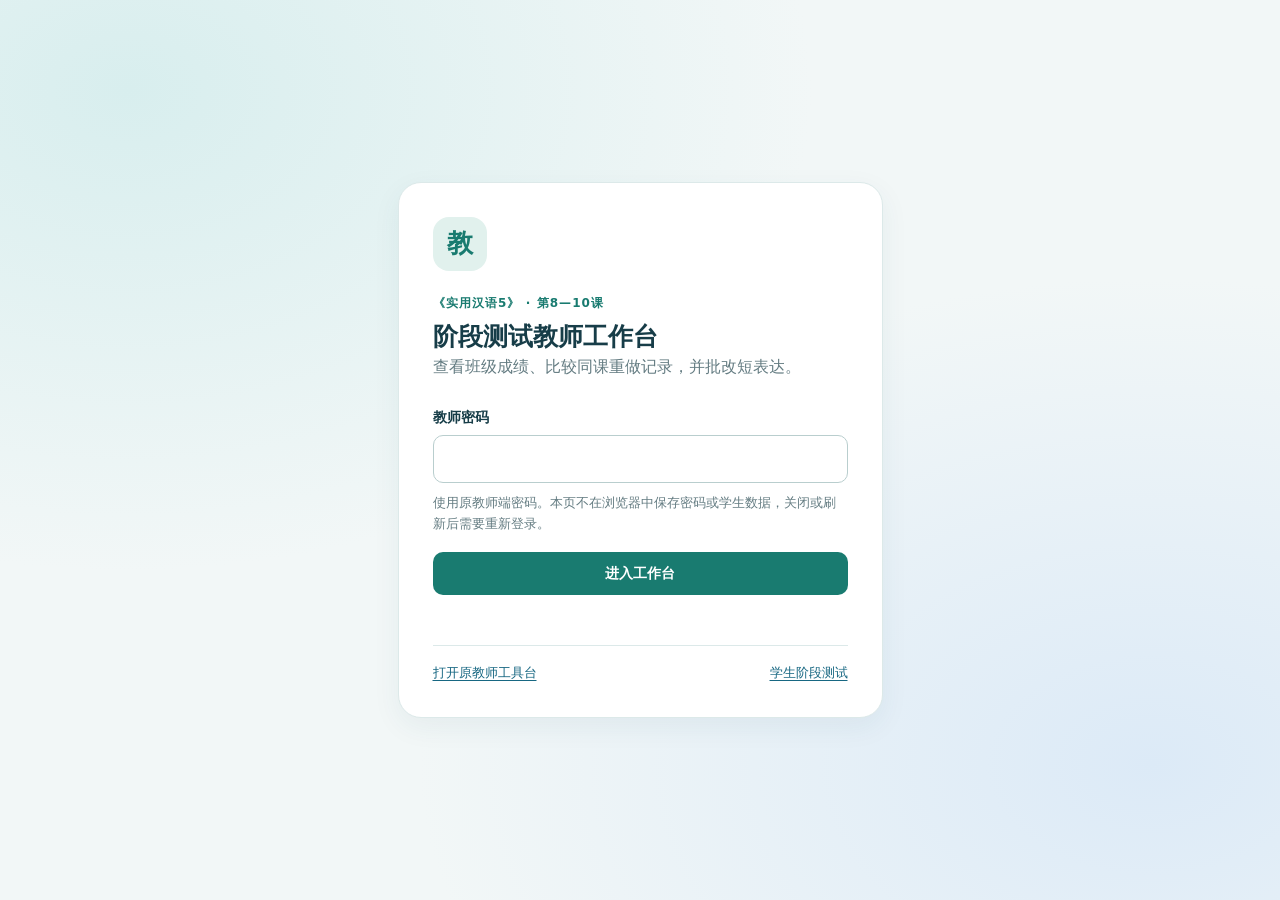
==== stage-teacher.html @ 87a1a376 "新增第8—10课阶段测验与云端教师统计" ====
<!doctype html>
<html lang="zh-CN">
<head>
  <meta charset="utf-8">
  <meta name="viewport" content="width=device-width,initial-scale=1">
  <meta name="referrer" content="no-referrer">
  <title>阶段测试 · 教师工作台</title>
  <link rel="stylesheet" href="stage-teacher.css">
  <script src="stage-teacher.js" defer></script>
</head>
<body>
  <section id="loginView" class="login-wrap">
    <div class="login-card">
      <div class="brand-mark" aria-hidden="true">教</div>
      <p class="eyebrow">《实用汉语5》 · 第8—10课</p>
      <h1>阶段测试教师工作台</h1>
      <p class="muted">查看班级成绩、比较同课重做记录，并批改短表达。</p>
      <form id="loginForm">
        <label for="teacherPassword">教师密码</label>
        <input id="teacherPassword" type="password" autocomplete="current-password" required maxlength="200" aria-describedby="loginNote">
        <p id="loginNote" class="small muted">使用原教师端密码。本页不在浏览器中保存密码或学生数据，关闭或刷新后需要重新登录。</p>
        <button id="loginButton" class="button primary full-width" type="submit">进入工作台</button>
        <button id="cancelLoad" class="button quiet full-width" type="button" hidden>取消读取</button>
        <p id="loginMessage" class="message" role="status" aria-live="polite"></p>
      </form>
      <div class="login-links"><a href="teacher.html">打开原教师工具台</a><a href="stage.html">学生阶段测试</a></div>
    </div>
  </section>

  <div id="appView" hidden>
    <header class="topbar">
      <div class="topbar-inner">
        <div><p class="eyebrow">《实用汉语5》</p><h1>阶段测试教师工作台</h1></div>
        <div class="actions"><a class="button quiet" href="teacher.html">原教师工具台</a><button id="refreshButton" class="button secondary" type="button">刷新数据</button><button id="logoutButton" class="button quiet" type="button">退出</button></div>
      </div>
    </header>
    <main class="shell">
      <section class="notice" aria-label="记录说明">
        <p><strong>班级、姓名和学号由学生自行填写，属于身份自报，不能视为身份认证。</strong>发现错填或同名记录时，请先核对学生本人。</p>
        <p id="syncMessage" class="small muted" role="status" aria-live="polite"></p>
      </section>

      <section class="card filter-card" aria-label="查询与导出">
        <div class="filters">
          <div class="filter search-filter"><label for="searchInput">查询学生</label><input id="searchInput" type="search" placeholder="班级、姓名或学号" autocomplete="off"></div>
          <div class="filter"><label for="classFilter">班级</label><select id="classFilter"><option value="">全部班级</option></select></div>
          <div class="filter"><label for="lessonFilter">课次</label><select id="lessonFilter"><option value="">全部课次</option><option value="8">第8课 · 旧梦</option><option value="9">第9课 · 爱的教育</option><option value="10">第10课 · 快乐其实很简单</option></select></div>
          <button id="clearFilters" class="button quiet" type="button">清除筛选</button>
        </div>
        <div class="export-row"><span id="filterSummary" class="small muted"></span><div class="actions"><label class="sr-only" for="exportScope">导出范围</label><select id="exportScope"><option value="latest">仅每人每课最新提交</option><option value="all">全部历次提交</option></select><button id="exportButton" class="button secondary" type="button">导出筛选结果 CSV</button></div></div>
      </section>

      <section class="metrics" aria-label="当前筛选统计">
        <article class="metric"><span>已参与学生</span><strong id="studentCount">0</strong><small>当前筛选内去重人数</small></article>
        <article class="metric"><span>每人每课最新提交</span><strong id="latestCount">0</strong><small>一位学生可有多课记录</small></article>
        <article class="metric"><span>最新提交待批改</span><strong id="pendingCount">0</strong><small>短表达尚未评分</small></article>
        <article class="metric"><span>历次提交</span><strong id="attemptCount">0</strong><small>含同课重做</small></article>
      </section>

      <section class="card">
        <div class="section-heading"><div><p class="eyebrow">班级概览</p><h2>每一课，分别看</h2></div><span class="pill">客观题满分 80</span></div>
        <p class="small muted">人数、平均分和待批改数均取该学生该课的最新提交。平均客观分包含待批改记录；混合卷版本会注明。</p>
        <div class="table-wrap"><table class="summary-table"><caption class="sr-only">按班级与课次汇总的最新提交</caption><thead><tr><th scope="col">班级</th><th scope="col">课次</th><th scope="col">已交人数</th><th scope="col">平均客观分 / 80</th><th scope="col">待批改</th><th scope="col">试卷版本</th></tr></thead><tbody id="classSummaryRows"></tbody></table></div>
      </section>

      <section class="card">
        <div class="section-heading"><div><p class="eyebrow">学生记录</p><h2>三课成绩，一行查看</h2></div><span id="rowCount" class="pill"></span></div>
        <p class="small muted">各课显示最新客观分和批改状态。选定课次会筛出已交该课的学生，仍展示这些学生的三课对照。各课试题不同，跨课分数变化不直接代表学习进步。</p>
        <div class="table-wrap"><table class="student-table"><caption class="sr-only">每位学生第8、9、10课最新成绩</caption><thead><tr><th scope="col">学生 / 学号</th><th scope="col">班级</th><th scope="col">第8课 · 旧梦</th><th scope="col">第9课 · 爱的教育</th><th scope="col">第10课 · 快乐其实很简单</th><th scope="col">查看与批改</th></tr></thead><tbody id="studentRows"></tbody></table></div>
      </section>
      <p class="footer-note">数据从云端读取；本页仅在当前页面内存中保留本次查看结果。学生端不能查询其他学生的记录。</p>
    </main>
  </div>

  <dialog id="detailDialog" aria-labelledby="detailTitle">
    <div class="dialog-header"><div><p class="eyebrow">历次作答与短表达</p><h2 id="detailTitle"></h2><p id="detailIdentity" class="small muted"></p></div><button id="closeDetail" class="close-button" aria-label="关闭学生详情" type="button">×</button></div>
    <div class="dialog-body">
      <section aria-labelledby="historyTitle"><h3 id="historyTitle">历次提交</h3><p class="small muted">点击一条记录查看。相同课次与相同版本的重做记录可对照客观分；以下按提交时间排序。</p><div id="attemptHistory" class="history-list"></div></section>
      <div id="attemptDetail"></div>
      <form id="gradeForm" class="grade-panel">
        <div class="section-heading"><h3>短表达批改</h3><span class="pill">共 20 分</span></div>
        <div class="grade-fields">
          <div><label for="contentScore">内容 <span class="muted">/ 8</span></label><input id="contentScore" name="content" type="number" inputmode="numeric" min="0" max="8" step="1" required><p class="small muted">回应题目，信息完整。</p></div>
          <div><label for="grammarScore">目标句型 <span class="muted">/ 8</span></label><input id="grammarScore" name="grammar" type="number" inputmode="numeric" min="0" max="8" step="1" required><p class="small muted">按要求使用本课词语或句型。</p></div>
          <div><label for="expressionScore">表达 <span class="muted">/ 4</span></label><input id="expressionScore" name="expression" type="number" inputmode="numeric" min="0" max="4" step="1" required><p class="small muted">意思清楚，句子连贯。</p></div>
        </div>
        <label for="gradeFeedback">给学生的反馈</label><textarea id="gradeFeedback" rows="4" maxlength="2000" placeholder="指出一处做得好的地方，再给出一条可操作的建议。"></textarea>
        <div class="grade-actions"><span id="gradeTotal" class="small muted">填写三个分项后显示短表达总分。</span><button id="saveGrade" class="button primary" type="submit">保存批改到云端</button></div>
        <p id="gradeMessage" class="message" role="status" aria-live="polite"></p>
      </form>
    </div>
  </dialog>
</body>
</html>
---- stage-teacher.css ----
:root{color-scheme:light;--ink:#173d48;--muted:#647c82;--blue:#176782;--teal:#197b70;--line:#dce9e9;--paper:#f2f7f7;--white:#fff;--red:#a83441;--amber:#936015;--shadow:0 9px 28px #234c5810}
*{box-sizing:border-box}body{margin:0;background:var(--paper);color:var(--ink);font-family:"Microsoft YaHei","PingFang SC",system-ui,sans-serif;line-height:1.65}button,input,select,textarea{font:inherit}button,a,input,select,textarea{-webkit-tap-highlight-color:transparent}button{cursor:pointer}button:disabled{cursor:wait;opacity:.55}[hidden]{display:none!important}a{color:var(--blue);text-underline-offset:3px}h1,h2,h3,p{margin:0}h1,h2,h3{line-height:1.35}h1{font-size:25px}h2{font-size:22px}h3{font-size:18px}p+p{margin-top:8px}label{display:block;font-weight:700;font-size:14px;margin-bottom:6px}input,select,textarea{width:100%;min-height:44px;padding:10px 12px;border:1px solid #b9cece;border-radius:10px;background:#fff;color:var(--ink)}textarea{resize:vertical}input:focus,select:focus,textarea:focus{outline:3px solid #7bc4c649;outline-offset:1px;border-color:var(--teal)}button:focus-visible,a:focus-visible{outline:3px solid #159baf;outline-offset:3px}.small{font-size:13px}.muted{color:var(--muted)}.eyebrow{font-size:12px;color:var(--teal);font-weight:800;letter-spacing:.09em;margin-bottom:7px}.sr-only{position:absolute;width:1px;height:1px;padding:0;margin:-1px;overflow:hidden;clip:rect(0,0,0,0);white-space:nowrap;border:0}.button{display:inline-flex;justify-content:center;align-items:center;gap:6px;min-height:43px;padding:9px 15px;border:1px solid transparent;border-radius:10px;text-decoration:none;font-weight:700;font-size:14px;line-height:1.5}.primary{background:var(--teal);color:#fff}.secondary{background:#e5f1f4;color:var(--blue);border-color:#c8e0e7}.quiet{background:#fff;color:var(--ink);border-color:var(--line)}.full-width{width:100%}.actions{display:flex;gap:9px;align-items:center;flex-wrap:wrap}.message{min-height:24px;margin-top:12px;font-size:14px;white-space:pre-wrap;overflow-wrap:anywhere}.message.error{color:var(--red)}.message.success{color:var(--teal)}
.login-wrap{min-height:100vh;display:grid;place-items:center;padding:28px;background:radial-gradient(ellipse at 10% 10%,#d8eeee,transparent 42%),radial-gradient(ellipse at 90% 85%,#dceaf7,transparent 45%),var(--paper)}.login-card{width:min(485px,100%);background:#fff;border:1px solid var(--line);padding:34px;border-radius:23px;box-shadow:var(--shadow)}.brand-mark{height:54px;width:54px;background:#e1f1ed;color:var(--teal);display:grid;place-items:center;border-radius:16px;font-size:26px;font-weight:800;margin-bottom:23px}.login-card form{margin-top:25px}.login-card .small{margin:9px 0 17px}.login-links{border-top:1px solid var(--line);padding-top:16px;margin-top:14px;display:flex;justify-content:space-between;gap:14px;font-size:13px;flex-wrap:wrap}#cancelLoad{margin-top:9px}
.topbar{background:#fff;border-bottom:1px solid var(--line)}.topbar-inner{max-width:1300px;margin:auto;padding:22px 26px;display:flex;justify-content:space-between;align-items:center;gap:20px}.topbar .eyebrow{margin-bottom:3px}.shell{max-width:1300px;margin:auto;padding:24px 26px 40px}.notice{padding:17px 20px;background:#e8f3f1;border:1px solid #cfe3df;border-radius:14px;margin-bottom:20px;font-size:14px}.notice strong{font-weight:600}.card{background:#fff;border:1px solid var(--line);border-radius:16px;padding:24px;margin-bottom:20px;box-shadow:var(--shadow)}.filters{display:flex;align-items:flex-end;gap:14px;flex-wrap:wrap}.filter{flex:1;min-width:160px}.search-filter{flex:1.8;min-width:220px}.export-row{border-top:1px solid var(--line);margin-top:18px;padding-top:16px;display:flex;justify-content:space-between;align-items:center;gap:15px}.export-row select{width:auto;max-width:100%;font-size:13px}.metrics{display:grid;grid-template-columns:repeat(4,1fr);gap:16px;margin:22px 0}.metric{background:#fff;border:1px solid var(--line);border-radius:15px;padding:19px 20px}.metric span{font-size:14px;color:var(--muted)}.metric strong{display:block;font-size:31px;font-variant-numeric:tabular-nums;margin:6px 0 1px;color:var(--blue)}.metric small{font-size:12px;color:var(--muted)}.section-heading{display:flex;justify-content:space-between;align-items:center;gap:12px;flex-wrap:wrap;margin-bottom:12px}.section-heading .eyebrow{margin-bottom:4px}.pill{display:inline-block;padding:4px 10px;background:#eaf4f5;border-radius:20px;color:var(--blue);font-size:12px;white-space:nowrap}.table-wrap{overflow:auto;border:1px solid var(--line);border-radius:12px;margin-top:18px}table{border-collapse:collapse;width:100%;font-size:14px}th,td{text-align:left;padding:15px 14px;vertical-align:middle;border-bottom:1px solid var(--line)}th{background:#f3f8f8;color:#46666e;font-size:12px;font-weight:700}tbody tr:last-child td{border-bottom:0}tbody tr:hover{background:#f8fbfb}.summary-table{min-width:680px}.student-table{min-width:940px}.student-table th:nth-child(3),.student-table th:nth-child(4),.student-table th:nth-child(5){width:20%}.student-name{font-size:15px;font-weight:700;overflow-wrap:anywhere}.student-number{color:var(--muted);font-size:12px}.score-line{display:flex;align-items:baseline;gap:4px;white-space:nowrap}.score-line strong{font-size:21px;color:var(--blue);font-variant-numeric:tabular-nums}.score-line span{font-size:12px;color:var(--muted)}.score-detail{font-size:12px;color:var(--muted);margin-top:2px}.status{display:inline-block;border-radius:20px;padding:2px 8px;font-size:11px;margin-top:5px;white-space:nowrap}.pending{color:var(--amber);background:#fff3d9}.graded{color:var(--teal);background:#e5f4ed}.empty{text-align:center;color:var(--muted);padding:32px 14px}.view-button{min-height:38px;padding:7px 12px;white-space:nowrap}.footer-note{font-size:12px;color:var(--muted);text-align:center;padding:8px 15px}
dialog{padding:0;border:1px solid var(--line);border-radius:20px;width:min(960px,calc(100% - 30px));max-height:92vh;box-shadow:0 30px 90px #123b4d44;background:#fff;color:var(--ink)}dialog::backdrop{background:#173d4869}.dialog-header{padding:23px 25px;border-bottom:1px solid var(--line);display:flex;justify-content:space-between;gap:16px;background:#f4faf9;position:sticky;top:0;z-index:2}.dialog-header h2{overflow-wrap:anywhere}.close-button{width:40px;height:40px;flex:0 0 40px;font-size:25px;border:1px solid var(--line);border-radius:10px;background:#fff;color:var(--ink)}.dialog-body{padding:24px 25px}.history-list{display:flex;gap:10px;overflow:auto;padding:12px 2px 16px;margin-bottom:12px}.history-button{border:1px solid var(--line);border-radius:11px;min-width:190px;max-width:245px;padding:11px 13px;background:#fff;text-align:left;color:var(--ink);flex:0 0 auto}.history-button.active{border-color:var(--teal);background:#edf7f3;box-shadow:0 0 0 1px var(--teal)}.history-button b,.history-button small{display:block}.history-button small{font-size:11px;color:var(--muted);margin-top:2px}.attempt-banner{background:#edf5f7;padding:17px 20px;border-radius:12px;margin:8px 0 20px}.attempt-banner h3{margin-bottom:8px}.attempt-meta{display:flex;gap:12px 22px;flex-wrap:wrap;font-size:13px}.dimensions{display:flex;gap:8px;flex-wrap:wrap;margin-top:10px}.dimension{font-size:12px;padding:4px 8px;background:#fff;border-radius:8px;border:1px solid var(--line)}.answer-card{border:1px solid var(--line);border-radius:11px;margin:11px 0;padding:14px 16px}.answer-heading{display:flex;gap:12px;align-items:flex-start;justify-content:space-between}.answer-heading h4{font-size:14px;margin:0;font-weight:700;white-space:pre-wrap;overflow-wrap:anywhere}.answer-result{font-size:12px;color:var(--teal);flex-shrink:0}.answer-result.wrong{color:var(--red)}.answer-options{margin:9px 0 12px;padding-left:23px;font-size:13px;white-space:pre-wrap;overflow-wrap:anywhere}.answer-options li{padding-left:3px;margin:3px 0}.answer-info{font-size:13px;white-space:pre-wrap;overflow-wrap:anywhere}.answer-explanation{font-size:12px;color:var(--muted);margin-top:8px;white-space:pre-wrap;overflow-wrap:anywhere}.source-note{font-size:11px;color:var(--muted);margin-top:8px;white-space:pre-wrap;overflow-wrap:anywhere}.passage{background:#f3f8f8;border-left:3px solid #75b5b0;border-radius:0 10px 10px 0;padding:13px 16px;margin:13px 0;font-size:14px;white-space:pre-wrap;overflow-wrap:anywhere}.writing-section{margin:25px 0 20px}.writing-prompt{font-size:14px;color:var(--muted);white-space:pre-wrap;margin:9px 0;overflow-wrap:anywhere}.writing-text{font-size:16px;line-height:1.95;background:#f8faf7;border:1px solid #dce8dc;border-radius:12px;padding:18px;white-space:pre-wrap;overflow-wrap:anywhere}.grade-panel{background:#f5f9fa;border:1px solid var(--line);border-radius:14px;padding:20px}.grade-fields{display:grid;grid-template-columns:repeat(3,1fr);gap:15px;margin:14px 0 19px}.grade-fields p{margin-top:6px}.grade-fields input{max-width:145px}.grade-actions{display:flex;justify-content:space-between;align-items:center;gap:15px;margin-top:16px}.grade-metadata{font-size:12px;color:var(--muted);margin:9px 0 0}.all-attempts-note{font-size:12px;color:var(--muted);margin-top:8px}
@media(max-width:850px){.topbar-inner{align-items:flex-start}.topbar .actions{justify-content:flex-end}.metrics{grid-template-columns:1fr 1fr}.export-row{align-items:flex-start;flex-direction:column}.filter-card .actions{width:100%}.export-row select{flex:1}.topbar h1{font-size:22px}.card{padding:20px}.filter{min-width:140px}}
@media(max-width:560px){h1{font-size:23px}h2{font-size:20px}.login-wrap{padding:18px}.login-card{padding:25px}.topbar-inner{padding:17px;flex-direction:column;gap:15px}.topbar .actions{justify-content:flex-start;gap:7px}.topbar .button{font-size:12px;padding:8px 11px}.shell{padding:17px 13px 28px}.card{padding:16px;border-radius:13px}.notice{padding:14px 15px}.metrics{gap:10px}.metric{padding:15px 13px}.metric span{font-size:12px}.metric strong{font-size:27px}.metric small{font-size:11px}.filters{gap:11px}.search-filter{flex-basis:100%}.filters>.button{width:100%}.export-row .actions{align-items:stretch;flex-direction:column}.export-row select{width:100%}dialog{width:calc(100% - 16px);max-height:96vh;border-radius:14px}.dialog-header{padding:17px}.dialog-body{padding:17px}.grade-panel{padding:15px}.grade-fields{gap:10px}.grade-fields p{font-size:11px}.grade-fields label{font-size:12px}.grade-fields input{padding:8px}.grade-actions{align-items:stretch;flex-direction:column}.grade-actions button{width:100%}.answer-heading{gap:8px}.answer-card{padding:12px}.attempt-banner{padding:15px}.history-button{min-width:178px}.writing-text{padding:14px}}
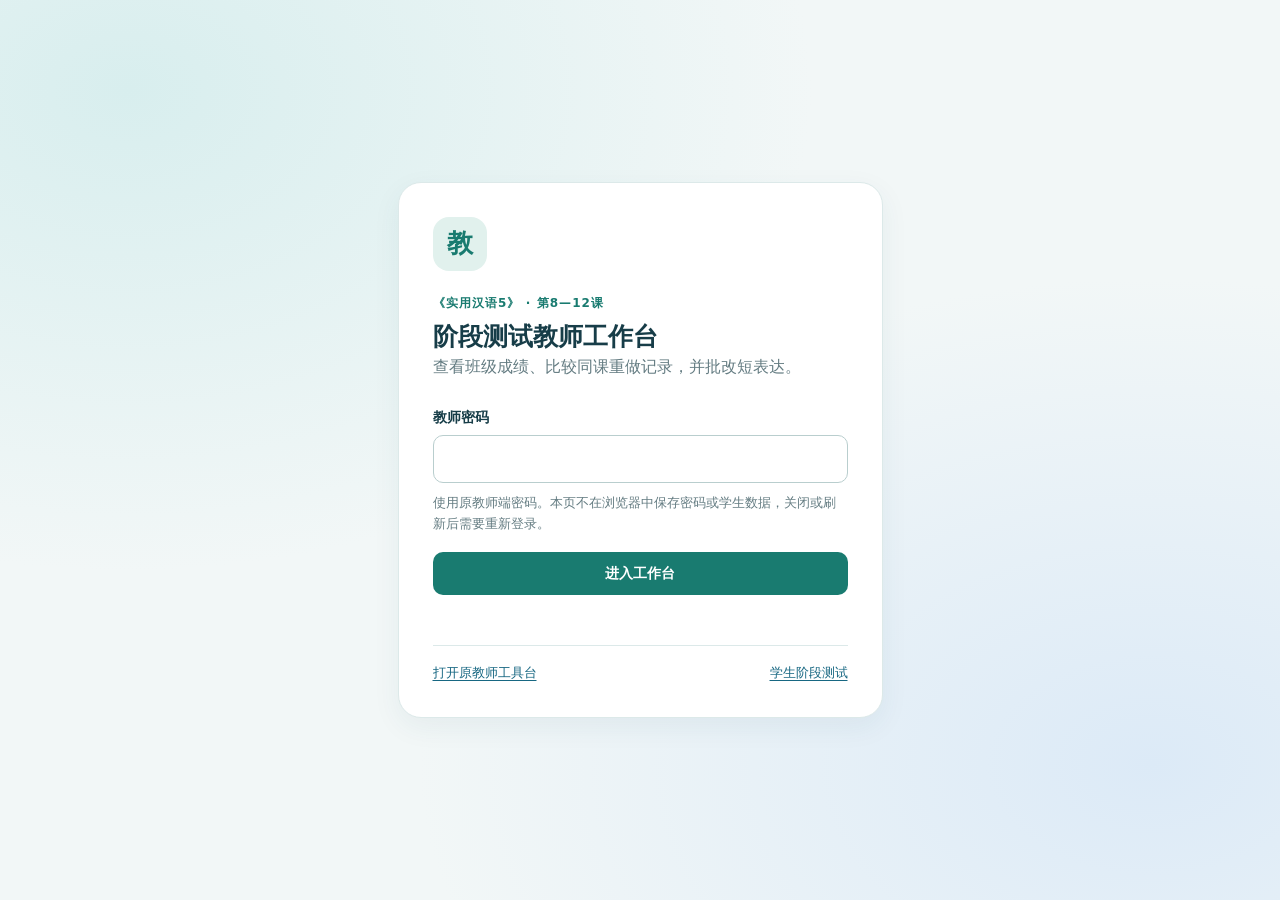
==== commit 06aa5191: "加入第11、12课教材阶段测验，扩展五课教师统计" ====
--- a/stage-teacher.html
+++ b/stage-teacher.html
@@ -5,14 +5,14 @@
   <meta name="viewport" content="width=device-width,initial-scale=1">
   <meta name="referrer" content="no-referrer">
   <title>阶段测试 · 教师工作台</title>
-  <link rel="stylesheet" href="stage-teacher.css">
-  <script src="stage-teacher.js" defer></script>
+  <link rel="stylesheet" href="stage-teacher.css?v=20260928b">
+  <script src="stage-teacher.js?v=20260928b" defer></script>
 </head>
 <body>
   <section id="loginView" class="login-wrap">
     <div class="login-card">
       <div class="brand-mark" aria-hidden="true">教</div>
-      <p class="eyebrow">《实用汉语5》 · 第8—10课</p>
+      <p class="eyebrow">《实用汉语5》 · 第8—12课</p>
       <h1>阶段测试教师工作台</h1>
       <p class="muted">查看班级成绩、比较同课重做记录，并批改短表达。</p>
       <form id="loginForm">
@@ -44,7 +44,7 @@
         <div class="filters">
           <div class="filter search-filter"><label for="searchInput">查询学生</label><input id="searchInput" type="search" placeholder="班级、姓名或学号" autocomplete="off"></div>
           <div class="filter"><label for="classFilter">班级</label><select id="classFilter"><option value="">全部班级</option></select></div>
-          <div class="filter"><label for="lessonFilter">课次</label><select id="lessonFilter"><option value="">全部课次</option><option value="8">第8课 · 旧梦</option><option value="9">第9课 · 爱的教育</option><option value="10">第10课 · 快乐其实很简单</option></select></div>
+          <div class="filter"><label for="lessonFilter">课次</label><select id="lessonFilter"><option value="">全部课次</option></select></div>
           <button id="clearFilters" class="button quiet" type="button">清除筛选</button>
         </div>
         <div class="export-row"><span id="filterSummary" class="small muted"></span><div class="actions"><label class="sr-only" for="exportScope">导出范围</label><select id="exportScope"><option value="latest">仅每人每课最新提交</option><option value="all">全部历次提交</option></select><button id="exportButton" class="button secondary" type="button">导出筛选结果 CSV</button></div></div>
@@ -64,9 +64,9 @@
       </section>
 
       <section class="card">
-        <div class="section-heading"><div><p class="eyebrow">学生记录</p><h2>三课成绩，一行查看</h2></div><span id="rowCount" class="pill"></span></div>
-        <p class="small muted">各课显示最新客观分和批改状态。选定课次会筛出已交该课的学生，仍展示这些学生的三课对照。各课试题不同，跨课分数变化不直接代表学习进步。</p>
-        <div class="table-wrap"><table class="student-table"><caption class="sr-only">每位学生第8、9、10课最新成绩</caption><thead><tr><th scope="col">学生 / 学号</th><th scope="col">班级</th><th scope="col">第8课 · 旧梦</th><th scope="col">第9课 · 爱的教育</th><th scope="col">第10课 · 快乐其实很简单</th><th scope="col">查看与批改</th></tr></thead><tbody id="studentRows"></tbody></table></div>
+        <div class="section-heading"><div><p class="eyebrow">学生记录</p><h2>五课成绩，一行查看</h2></div><span id="rowCount" class="pill"></span></div>
+        <p class="small muted">各课显示最新客观分和批改状态。选定课次会筛出已交该课的学生，仍展示这些学生的五课对照。各课试题不同，跨课分数变化不直接代表学习进步。</p>
+        <div class="table-wrap" tabindex="0" role="region" aria-label="学生五课成绩，可左右滚动"><table class="student-table"><caption class="sr-only">每位学生第8—12课最新成绩</caption><thead><tr id="studentHeaders"></tr></thead><tbody id="studentRows"></tbody></table></div>
       </section>
       <p class="footer-note">数据从云端读取；本页仅在当前页面内存中保留本次查看结果。学生端不能查询其他学生的记录。</p>
     </main>
--- a/stage-teacher.css
+++ b/stage-teacher.css
@@ -3,5 +3,6 @@
 .login-wrap{min-height:100vh;display:grid;place-items:center;padding:28px;background:radial-gradient(ellipse at 10% 10%,#d8eeee,transparent 42%),radial-gradient(ellipse at 90% 85%,#dceaf7,transparent 45%),var(--paper)}.login-card{width:min(485px,100%);background:#fff;border:1px solid var(--line);padding:34px;border-radius:23px;box-shadow:var(--shadow)}.brand-mark{height:54px;width:54px;background:#e1f1ed;color:var(--teal);display:grid;place-items:center;border-radius:16px;font-size:26px;font-weight:800;margin-bottom:23px}.login-card form{margin-top:25px}.login-card .small{margin:9px 0 17px}.login-links{border-top:1px solid var(--line);padding-top:16px;margin-top:14px;display:flex;justify-content:space-between;gap:14px;font-size:13px;flex-wrap:wrap}#cancelLoad{margin-top:9px}
 .topbar{background:#fff;border-bottom:1px solid var(--line)}.topbar-inner{max-width:1300px;margin:auto;padding:22px 26px;display:flex;justify-content:space-between;align-items:center;gap:20px}.topbar .eyebrow{margin-bottom:3px}.shell{max-width:1300px;margin:auto;padding:24px 26px 40px}.notice{padding:17px 20px;background:#e8f3f1;border:1px solid #cfe3df;border-radius:14px;margin-bottom:20px;font-size:14px}.notice strong{font-weight:600}.card{background:#fff;border:1px solid var(--line);border-radius:16px;padding:24px;margin-bottom:20px;box-shadow:var(--shadow)}.filters{display:flex;align-items:flex-end;gap:14px;flex-wrap:wrap}.filter{flex:1;min-width:160px}.search-filter{flex:1.8;min-width:220px}.export-row{border-top:1px solid var(--line);margin-top:18px;padding-top:16px;display:flex;justify-content:space-between;align-items:center;gap:15px}.export-row select{width:auto;max-width:100%;font-size:13px}.metrics{display:grid;grid-template-columns:repeat(4,1fr);gap:16px;margin:22px 0}.metric{background:#fff;border:1px solid var(--line);border-radius:15px;padding:19px 20px}.metric span{font-size:14px;color:var(--muted)}.metric strong{display:block;font-size:31px;font-variant-numeric:tabular-nums;margin:6px 0 1px;color:var(--blue)}.metric small{font-size:12px;color:var(--muted)}.section-heading{display:flex;justify-content:space-between;align-items:center;gap:12px;flex-wrap:wrap;margin-bottom:12px}.section-heading .eyebrow{margin-bottom:4px}.pill{display:inline-block;padding:4px 10px;background:#eaf4f5;border-radius:20px;color:var(--blue);font-size:12px;white-space:nowrap}.table-wrap{overflow:auto;border:1px solid var(--line);border-radius:12px;margin-top:18px}table{border-collapse:collapse;width:100%;font-size:14px}th,td{text-align:left;padding:15px 14px;vertical-align:middle;border-bottom:1px solid var(--line)}th{background:#f3f8f8;color:#46666e;font-size:12px;font-weight:700}tbody tr:last-child td{border-bottom:0}tbody tr:hover{background:#f8fbfb}.summary-table{min-width:680px}.student-table{min-width:940px}.student-table th:nth-child(3),.student-table th:nth-child(4),.student-table th:nth-child(5){width:20%}.student-name{font-size:15px;font-weight:700;overflow-wrap:anywhere}.student-number{color:var(--muted);font-size:12px}.score-line{display:flex;align-items:baseline;gap:4px;white-space:nowrap}.score-line strong{font-size:21px;color:var(--blue);font-variant-numeric:tabular-nums}.score-line span{font-size:12px;color:var(--muted)}.score-detail{font-size:12px;color:var(--muted);margin-top:2px}.status{display:inline-block;border-radius:20px;padding:2px 8px;font-size:11px;margin-top:5px;white-space:nowrap}.pending{color:var(--amber);background:#fff3d9}.graded{color:var(--teal);background:#e5f4ed}.empty{text-align:center;color:var(--muted);padding:32px 14px}.view-button{min-height:38px;padding:7px 12px;white-space:nowrap}.footer-note{font-size:12px;color:var(--muted);text-align:center;padding:8px 15px}
 dialog{padding:0;border:1px solid var(--line);border-radius:20px;width:min(960px,calc(100% - 30px));max-height:92vh;box-shadow:0 30px 90px #123b4d44;background:#fff;color:var(--ink)}dialog::backdrop{background:#173d4869}.dialog-header{padding:23px 25px;border-bottom:1px solid var(--line);display:flex;justify-content:space-between;gap:16px;background:#f4faf9;position:sticky;top:0;z-index:2}.dialog-header h2{overflow-wrap:anywhere}.close-button{width:40px;height:40px;flex:0 0 40px;font-size:25px;border:1px solid var(--line);border-radius:10px;background:#fff;color:var(--ink)}.dialog-body{padding:24px 25px}.history-list{display:flex;gap:10px;overflow:auto;padding:12px 2px 16px;margin-bottom:12px}.history-button{border:1px solid var(--line);border-radius:11px;min-width:190px;max-width:245px;padding:11px 13px;background:#fff;text-align:left;color:var(--ink);flex:0 0 auto}.history-button.active{border-color:var(--teal);background:#edf7f3;box-shadow:0 0 0 1px var(--teal)}.history-button b,.history-button small{display:block}.history-button small{font-size:11px;color:var(--muted);margin-top:2px}.attempt-banner{background:#edf5f7;padding:17px 20px;border-radius:12px;margin:8px 0 20px}.attempt-banner h3{margin-bottom:8px}.attempt-meta{display:flex;gap:12px 22px;flex-wrap:wrap;font-size:13px}.dimensions{display:flex;gap:8px;flex-wrap:wrap;margin-top:10px}.dimension{font-size:12px;padding:4px 8px;background:#fff;border-radius:8px;border:1px solid var(--line)}.answer-card{border:1px solid var(--line);border-radius:11px;margin:11px 0;padding:14px 16px}.answer-heading{display:flex;gap:12px;align-items:flex-start;justify-content:space-between}.answer-heading h4{font-size:14px;margin:0;font-weight:700;white-space:pre-wrap;overflow-wrap:anywhere}.answer-result{font-size:12px;color:var(--teal);flex-shrink:0}.answer-result.wrong{color:var(--red)}.answer-options{margin:9px 0 12px;padding-left:23px;font-size:13px;white-space:pre-wrap;overflow-wrap:anywhere}.answer-options li{padding-left:3px;margin:3px 0}.answer-info{font-size:13px;white-space:pre-wrap;overflow-wrap:anywhere}.answer-explanation{font-size:12px;color:var(--muted);margin-top:8px;white-space:pre-wrap;overflow-wrap:anywhere}.source-note{font-size:11px;color:var(--muted);margin-top:8px;white-space:pre-wrap;overflow-wrap:anywhere}.passage{background:#f3f8f8;border-left:3px solid #75b5b0;border-radius:0 10px 10px 0;padding:13px 16px;margin:13px 0;font-size:14px;white-space:pre-wrap;overflow-wrap:anywhere}.writing-section{margin:25px 0 20px}.writing-prompt{font-size:14px;color:var(--muted);white-space:pre-wrap;margin:9px 0;overflow-wrap:anywhere}.writing-text{font-size:16px;line-height:1.95;background:#f8faf7;border:1px solid #dce8dc;border-radius:12px;padding:18px;white-space:pre-wrap;overflow-wrap:anywhere}.grade-panel{background:#f5f9fa;border:1px solid var(--line);border-radius:14px;padding:20px}.grade-fields{display:grid;grid-template-columns:repeat(3,1fr);gap:15px;margin:14px 0 19px}.grade-fields p{margin-top:6px}.grade-fields input{max-width:145px}.grade-actions{display:flex;justify-content:space-between;align-items:center;gap:15px;margin-top:16px}.grade-metadata{font-size:12px;color:var(--muted);margin:9px 0 0}.all-attempts-note{font-size:12px;color:var(--muted);margin-top:8px}
+.student-table{min-width:1280px}.student-table th.lesson-column{width:170px;min-width:170px}.student-table th:first-child{min-width:140px}.student-table th:nth-child(2){min-width:110px}.table-wrap:focus-visible{outline:3px solid #159baf;outline-offset:3px}
 @media(max-width:850px){.topbar-inner{align-items:flex-start}.topbar .actions{justify-content:flex-end}.metrics{grid-template-columns:1fr 1fr}.export-row{align-items:flex-start;flex-direction:column}.filter-card .actions{width:100%}.export-row select{flex:1}.topbar h1{font-size:22px}.card{padding:20px}.filter{min-width:140px}}
 @media(max-width:560px){h1{font-size:23px}h2{font-size:20px}.login-wrap{padding:18px}.login-card{padding:25px}.topbar-inner{padding:17px;flex-direction:column;gap:15px}.topbar .actions{justify-content:flex-start;gap:7px}.topbar .button{font-size:12px;padding:8px 11px}.shell{padding:17px 13px 28px}.card{padding:16px;border-radius:13px}.notice{padding:14px 15px}.metrics{gap:10px}.metric{padding:15px 13px}.metric span{font-size:12px}.metric strong{font-size:27px}.metric small{font-size:11px}.filters{gap:11px}.search-filter{flex-basis:100%}.filters>.button{width:100%}.export-row .actions{align-items:stretch;flex-direction:column}.export-row select{width:100%}dialog{width:calc(100% - 16px);max-height:96vh;border-radius:14px}.dialog-header{padding:17px}.dialog-body{padding:17px}.grade-panel{padding:15px}.grade-fields{gap:10px}.grade-fields p{font-size:11px}.grade-fields label{font-size:12px}.grade-fields input{padding:8px}.grade-actions{align-items:stretch;flex-direction:column}.grade-actions button{width:100%}.answer-heading{gap:8px}.answer-card{padding:12px}.attempt-banner{padding:15px}.history-button{min-width:178px}.writing-text{padding:14px}}
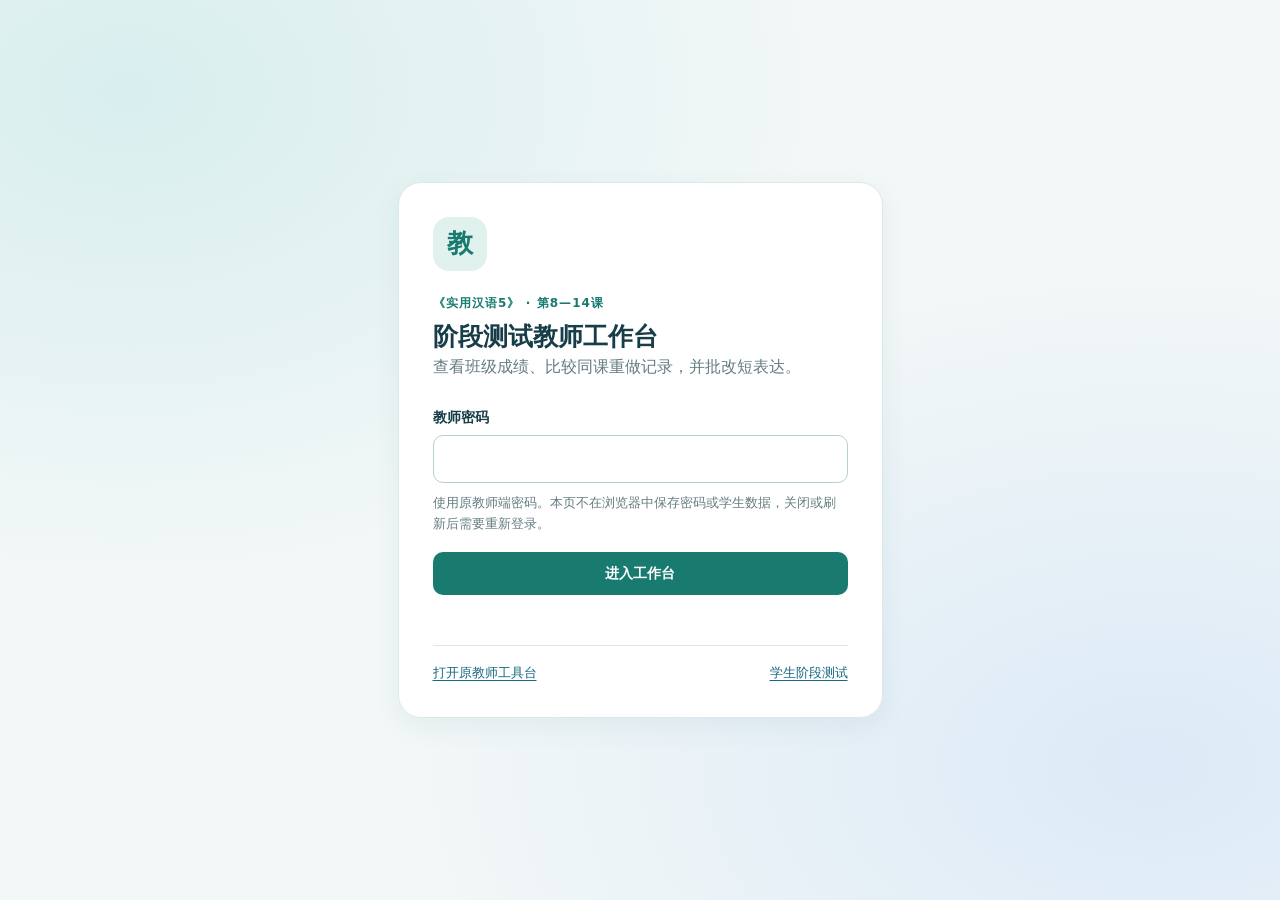
==== commit 540478b2: "加入第13、14课教材阶段测验，扩展七课教师统计" ====
--- a/stage-teacher.html
+++ b/stage-teacher.html
@@ -5,14 +5,14 @@
   <meta name="viewport" content="width=device-width,initial-scale=1">
   <meta name="referrer" content="no-referrer">
   <title>阶段测试 · 教师工作台</title>
-  <link rel="stylesheet" href="stage-teacher.css?v=20260928b">
-  <script src="stage-teacher.js?v=20260928b" defer></script>
+  <link rel="stylesheet" href="stage-teacher.css?v=20260928c">
+  <script src="stage-teacher.js?v=20260928c" defer></script>
 </head>
 <body>
   <section id="loginView" class="login-wrap">
     <div class="login-card">
       <div class="brand-mark" aria-hidden="true">教</div>
-      <p class="eyebrow">《实用汉语5》 · 第8—12课</p>
+      <p class="eyebrow">《实用汉语5》 · 第8—14课</p>
       <h1>阶段测试教师工作台</h1>
       <p class="muted">查看班级成绩、比较同课重做记录，并批改短表达。</p>
       <form id="loginForm">
@@ -64,9 +64,9 @@
       </section>
 
       <section class="card">
-        <div class="section-heading"><div><p class="eyebrow">学生记录</p><h2>五课成绩，一行查看</h2></div><span id="rowCount" class="pill"></span></div>
-        <p class="small muted">各课显示最新客观分和批改状态。选定课次会筛出已交该课的学生，仍展示这些学生的五课对照。各课试题不同，跨课分数变化不直接代表学习进步。</p>
-        <div class="table-wrap" tabindex="0" role="region" aria-label="学生五课成绩，可左右滚动"><table class="student-table"><caption class="sr-only">每位学生第8—12课最新成绩</caption><thead><tr id="studentHeaders"></tr></thead><tbody id="studentRows"></tbody></table></div>
+        <div class="section-heading"><div><p class="eyebrow">学生记录</p><h2>七课成绩，一行查看</h2></div><span id="rowCount" class="pill"></span></div>
+        <p class="small muted">各课显示最新客观分和批改状态。选定课次会筛出已交该课的学生，仍展示这些学生的七课对照。表格可左右滚动。各课试题不同，跨课分数变化不直接代表学习进步。</p>
+        <div class="table-wrap" tabindex="0" role="region" aria-label="学生七课成绩，可左右滚动"><table class="student-table"><caption class="sr-only">每位学生第8—14课最新成绩</caption><thead><tr id="studentHeaders"></tr></thead><tbody id="studentRows"></tbody></table></div>
       </section>
       <p class="footer-note">数据从云端读取；本页仅在当前页面内存中保留本次查看结果。学生端不能查询其他学生的记录。</p>
     </main>
--- a/stage-teacher.css
+++ b/stage-teacher.css
@@ -3,6 +3,6 @@
 .login-wrap{min-height:100vh;display:grid;place-items:center;padding:28px;background:radial-gradient(ellipse at 10% 10%,#d8eeee,transparent 42%),radial-gradient(ellipse at 90% 85%,#dceaf7,transparent 45%),var(--paper)}.login-card{width:min(485px,100%);background:#fff;border:1px solid var(--line);padding:34px;border-radius:23px;box-shadow:var(--shadow)}.brand-mark{height:54px;width:54px;background:#e1f1ed;color:var(--teal);display:grid;place-items:center;border-radius:16px;font-size:26px;font-weight:800;margin-bottom:23px}.login-card form{margin-top:25px}.login-card .small{margin:9px 0 17px}.login-links{border-top:1px solid var(--line);padding-top:16px;margin-top:14px;display:flex;justify-content:space-between;gap:14px;font-size:13px;flex-wrap:wrap}#cancelLoad{margin-top:9px}
 .topbar{background:#fff;border-bottom:1px solid var(--line)}.topbar-inner{max-width:1300px;margin:auto;padding:22px 26px;display:flex;justify-content:space-between;align-items:center;gap:20px}.topbar .eyebrow{margin-bottom:3px}.shell{max-width:1300px;margin:auto;padding:24px 26px 40px}.notice{padding:17px 20px;background:#e8f3f1;border:1px solid #cfe3df;border-radius:14px;margin-bottom:20px;font-size:14px}.notice strong{font-weight:600}.card{background:#fff;border:1px solid var(--line);border-radius:16px;padding:24px;margin-bottom:20px;box-shadow:var(--shadow)}.filters{display:flex;align-items:flex-end;gap:14px;flex-wrap:wrap}.filter{flex:1;min-width:160px}.search-filter{flex:1.8;min-width:220px}.export-row{border-top:1px solid var(--line);margin-top:18px;padding-top:16px;display:flex;justify-content:space-between;align-items:center;gap:15px}.export-row select{width:auto;max-width:100%;font-size:13px}.metrics{display:grid;grid-template-columns:repeat(4,1fr);gap:16px;margin:22px 0}.metric{background:#fff;border:1px solid var(--line);border-radius:15px;padding:19px 20px}.metric span{font-size:14px;color:var(--muted)}.metric strong{display:block;font-size:31px;font-variant-numeric:tabular-nums;margin:6px 0 1px;color:var(--blue)}.metric small{font-size:12px;color:var(--muted)}.section-heading{display:flex;justify-content:space-between;align-items:center;gap:12px;flex-wrap:wrap;margin-bottom:12px}.section-heading .eyebrow{margin-bottom:4px}.pill{display:inline-block;padding:4px 10px;background:#eaf4f5;border-radius:20px;color:var(--blue);font-size:12px;white-space:nowrap}.table-wrap{overflow:auto;border:1px solid var(--line);border-radius:12px;margin-top:18px}table{border-collapse:collapse;width:100%;font-size:14px}th,td{text-align:left;padding:15px 14px;vertical-align:middle;border-bottom:1px solid var(--line)}th{background:#f3f8f8;color:#46666e;font-size:12px;font-weight:700}tbody tr:last-child td{border-bottom:0}tbody tr:hover{background:#f8fbfb}.summary-table{min-width:680px}.student-table{min-width:940px}.student-table th:nth-child(3),.student-table th:nth-child(4),.student-table th:nth-child(5){width:20%}.student-name{font-size:15px;font-weight:700;overflow-wrap:anywhere}.student-number{color:var(--muted);font-size:12px}.score-line{display:flex;align-items:baseline;gap:4px;white-space:nowrap}.score-line strong{font-size:21px;color:var(--blue);font-variant-numeric:tabular-nums}.score-line span{font-size:12px;color:var(--muted)}.score-detail{font-size:12px;color:var(--muted);margin-top:2px}.status{display:inline-block;border-radius:20px;padding:2px 8px;font-size:11px;margin-top:5px;white-space:nowrap}.pending{color:var(--amber);background:#fff3d9}.graded{color:var(--teal);background:#e5f4ed}.empty{text-align:center;color:var(--muted);padding:32px 14px}.view-button{min-height:38px;padding:7px 12px;white-space:nowrap}.footer-note{font-size:12px;color:var(--muted);text-align:center;padding:8px 15px}
 dialog{padding:0;border:1px solid var(--line);border-radius:20px;width:min(960px,calc(100% - 30px));max-height:92vh;box-shadow:0 30px 90px #123b4d44;background:#fff;color:var(--ink)}dialog::backdrop{background:#173d4869}.dialog-header{padding:23px 25px;border-bottom:1px solid var(--line);display:flex;justify-content:space-between;gap:16px;background:#f4faf9;position:sticky;top:0;z-index:2}.dialog-header h2{overflow-wrap:anywhere}.close-button{width:40px;height:40px;flex:0 0 40px;font-size:25px;border:1px solid var(--line);border-radius:10px;background:#fff;color:var(--ink)}.dialog-body{padding:24px 25px}.history-list{display:flex;gap:10px;overflow:auto;padding:12px 2px 16px;margin-bottom:12px}.history-button{border:1px solid var(--line);border-radius:11px;min-width:190px;max-width:245px;padding:11px 13px;background:#fff;text-align:left;color:var(--ink);flex:0 0 auto}.history-button.active{border-color:var(--teal);background:#edf7f3;box-shadow:0 0 0 1px var(--teal)}.history-button b,.history-button small{display:block}.history-button small{font-size:11px;color:var(--muted);margin-top:2px}.attempt-banner{background:#edf5f7;padding:17px 20px;border-radius:12px;margin:8px 0 20px}.attempt-banner h3{margin-bottom:8px}.attempt-meta{display:flex;gap:12px 22px;flex-wrap:wrap;font-size:13px}.dimensions{display:flex;gap:8px;flex-wrap:wrap;margin-top:10px}.dimension{font-size:12px;padding:4px 8px;background:#fff;border-radius:8px;border:1px solid var(--line)}.answer-card{border:1px solid var(--line);border-radius:11px;margin:11px 0;padding:14px 16px}.answer-heading{display:flex;gap:12px;align-items:flex-start;justify-content:space-between}.answer-heading h4{font-size:14px;margin:0;font-weight:700;white-space:pre-wrap;overflow-wrap:anywhere}.answer-result{font-size:12px;color:var(--teal);flex-shrink:0}.answer-result.wrong{color:var(--red)}.answer-options{margin:9px 0 12px;padding-left:23px;font-size:13px;white-space:pre-wrap;overflow-wrap:anywhere}.answer-options li{padding-left:3px;margin:3px 0}.answer-info{font-size:13px;white-space:pre-wrap;overflow-wrap:anywhere}.answer-explanation{font-size:12px;color:var(--muted);margin-top:8px;white-space:pre-wrap;overflow-wrap:anywhere}.source-note{font-size:11px;color:var(--muted);margin-top:8px;white-space:pre-wrap;overflow-wrap:anywhere}.passage{background:#f3f8f8;border-left:3px solid #75b5b0;border-radius:0 10px 10px 0;padding:13px 16px;margin:13px 0;font-size:14px;white-space:pre-wrap;overflow-wrap:anywhere}.writing-section{margin:25px 0 20px}.writing-prompt{font-size:14px;color:var(--muted);white-space:pre-wrap;margin:9px 0;overflow-wrap:anywhere}.writing-text{font-size:16px;line-height:1.95;background:#f8faf7;border:1px solid #dce8dc;border-radius:12px;padding:18px;white-space:pre-wrap;overflow-wrap:anywhere}.grade-panel{background:#f5f9fa;border:1px solid var(--line);border-radius:14px;padding:20px}.grade-fields{display:grid;grid-template-columns:repeat(3,1fr);gap:15px;margin:14px 0 19px}.grade-fields p{margin-top:6px}.grade-fields input{max-width:145px}.grade-actions{display:flex;justify-content:space-between;align-items:center;gap:15px;margin-top:16px}.grade-metadata{font-size:12px;color:var(--muted);margin:9px 0 0}.all-attempts-note{font-size:12px;color:var(--muted);margin-top:8px}
-.student-table{min-width:1280px}.student-table th.lesson-column{width:170px;min-width:170px}.student-table th:first-child{min-width:140px}.student-table th:nth-child(2){min-width:110px}.table-wrap:focus-visible{outline:3px solid #159baf;outline-offset:3px}
+.student-table{min-width:1620px}.student-table th.lesson-column{width:170px;min-width:170px}.student-table th:first-child{min-width:140px}.student-table th:nth-child(2){min-width:110px}.table-wrap:focus-visible{outline:3px solid #159baf;outline-offset:3px}
 @media(max-width:850px){.topbar-inner{align-items:flex-start}.topbar .actions{justify-content:flex-end}.metrics{grid-template-columns:1fr 1fr}.export-row{align-items:flex-start;flex-direction:column}.filter-card .actions{width:100%}.export-row select{flex:1}.topbar h1{font-size:22px}.card{padding:20px}.filter{min-width:140px}}
 @media(max-width:560px){h1{font-size:23px}h2{font-size:20px}.login-wrap{padding:18px}.login-card{padding:25px}.topbar-inner{padding:17px;flex-direction:column;gap:15px}.topbar .actions{justify-content:flex-start;gap:7px}.topbar .button{font-size:12px;padding:8px 11px}.shell{padding:17px 13px 28px}.card{padding:16px;border-radius:13px}.notice{padding:14px 15px}.metrics{gap:10px}.metric{padding:15px 13px}.metric span{font-size:12px}.metric strong{font-size:27px}.metric small{font-size:11px}.filters{gap:11px}.search-filter{flex-basis:100%}.filters>.button{width:100%}.export-row .actions{align-items:stretch;flex-direction:column}.export-row select{width:100%}dialog{width:calc(100% - 16px);max-height:96vh;border-radius:14px}.dialog-header{padding:17px}.dialog-body{padding:17px}.grade-panel{padding:15px}.grade-fields{gap:10px}.grade-fields p{font-size:11px}.grade-fields label{font-size:12px}.grade-fields input{padding:8px}.grade-actions{align-items:stretch;flex-direction:column}.grade-actions button{width:100%}.answer-heading{gap:8px}.answer-card{padding:12px}.attempt-banner{padding:15px}.history-button{min-width:178px}.writing-text{padding:14px}}
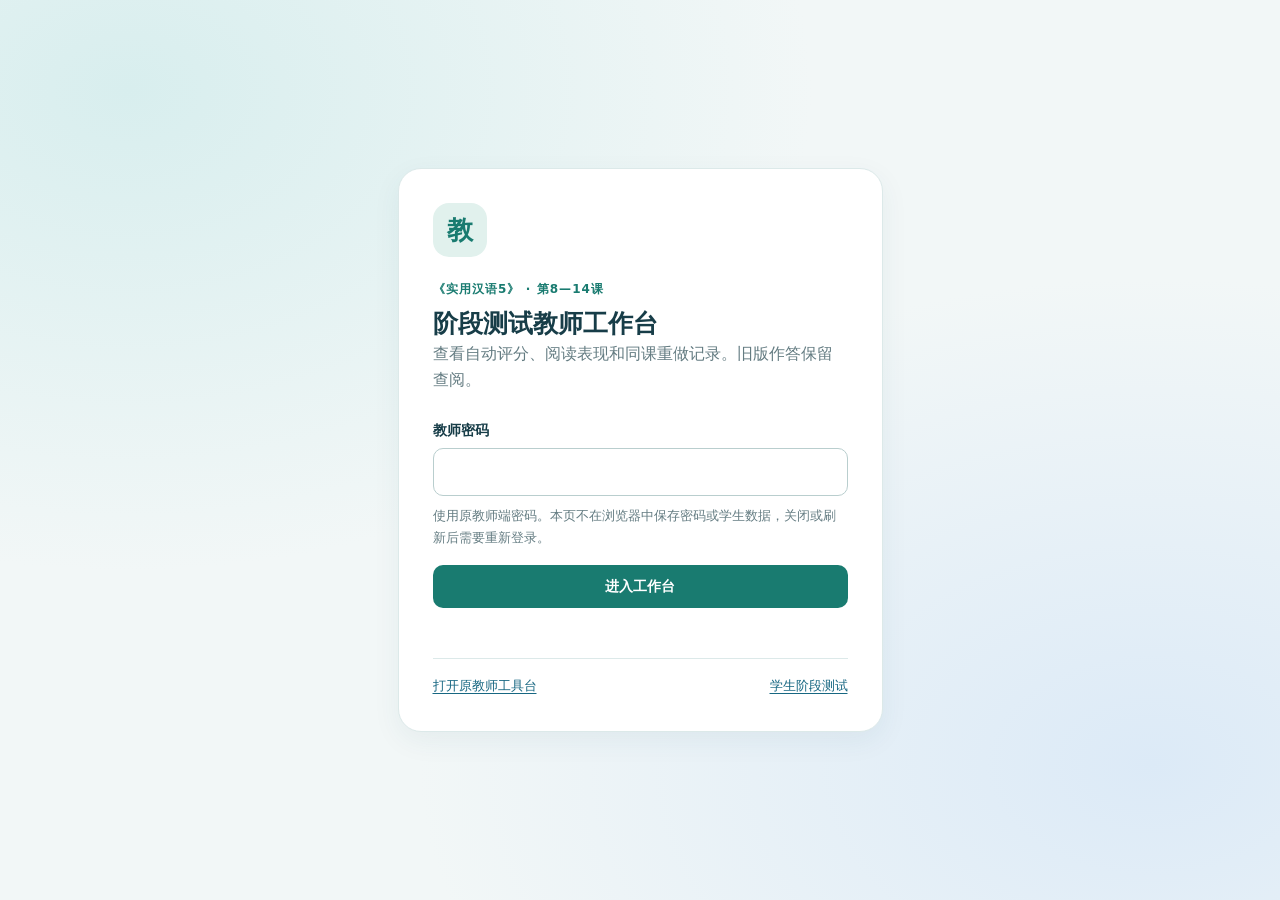
==== commit 107c1cc0: "Update versioning for CSS and JS files" ====
--- a/stage-teacher.html
+++ b/stage-teacher.html
@@ -5,8 +5,8 @@
   <meta name="viewport" content="width=device-width,initial-scale=1">
   <meta name="referrer" content="no-referrer">
   <title>阶段测试 · 教师工作台</title>
-  <link rel="stylesheet" href="stage-teacher.css?v=20260928c">
-  <script src="stage-teacher.js?v=20260928c" defer></script>
+  <link rel="stylesheet" href="stage-teacher.css?v=20261012a">
+  <script src="stage-teacher.js?v=20261012a" defer></script>
 </head>
 <body>
   <section id="loginView" class="login-wrap">
@@ -14,7 +14,7 @@
       <div class="brand-mark" aria-hidden="true">教</div>
       <p class="eyebrow">《实用汉语5》 · 第8—14课</p>
       <h1>阶段测试教师工作台</h1>
-      <p class="muted">查看班级成绩、比较同课重做记录，并批改短表达。</p>
+      <p class="muted">查看自动评分、阅读表现和同课重做记录。旧版作答保留查阅。</p>
       <form id="loginForm">
         <label for="teacherPassword">教师密码</label>
         <input id="teacherPassword" type="password" autocomplete="current-password" required maxlength="200" aria-describedby="loginNote">
@@ -53,19 +53,19 @@
       <section class="metrics" aria-label="当前筛选统计">
         <article class="metric"><span>已参与学生</span><strong id="studentCount">0</strong><small>当前筛选内去重人数</small></article>
         <article class="metric"><span>每人每课最新提交</span><strong id="latestCount">0</strong><small>一位学生可有多课记录</small></article>
-        <article class="metric"><span>最新提交待批改</span><strong id="pendingCount">0</strong><small>短表达尚未评分</small></article>
+        <article class="metric"><span>旧版最新提交待批改</span><strong id="pendingCount">0</strong><small>仅统计旧版短表达</small></article>
         <article class="metric"><span>历次提交</span><strong id="attemptCount">0</strong><small>含同课重做</small></article>
       </section>
 
       <section class="card">
-        <div class="section-heading"><div><p class="eyebrow">班级概览</p><h2>每一课，分别看</h2></div><span class="pill">客观题满分 80</span></div>
-        <p class="small muted">人数、平均分和待批改数均取该学生该课的最新提交。平均客观分包含待批改记录；混合卷版本会注明。</p>
-        <div class="table-wrap"><table class="summary-table"><caption class="sr-only">按班级与课次汇总的最新提交</caption><thead><tr><th scope="col">班级</th><th scope="col">课次</th><th scope="col">已交人数</th><th scope="col">平均客观分 / 80</th><th scope="col">待批改</th><th scope="col">试卷版本</th></tr></thead><tbody id="classSummaryRows"></tbody></table></div>
+        <div class="section-heading"><div><p class="eyebrow">班级概览</p><h2>每一课，分别看</h2></div><span class="pill">新版全客观题 · 满分 100</span></div>
+        <p class="small muted">人数和平均分取每人每课最新提交，按试卷版本和满分分别统计，不混算新旧试卷。旧版待批改记录也计入该版客观分。</p>
+        <div class="table-wrap"><table class="summary-table"><caption class="sr-only">按班级与课次汇总的最新提交</caption><thead><tr><th scope="col">班级</th><th scope="col">课次</th><th scope="col">已交人数</th><th scope="col">平均客观分 / 满分</th><th scope="col">待批改</th><th scope="col">试卷版本</th></tr></thead><tbody id="classSummaryRows"></tbody></table></div>
       </section>
 
       <section class="card">
         <div class="section-heading"><div><p class="eyebrow">学生记录</p><h2>七课成绩，一行查看</h2></div><span id="rowCount" class="pill"></span></div>
-        <p class="small muted">各课显示最新客观分和批改状态。选定课次会筛出已交该课的学生，仍展示这些学生的七课对照。表格可左右滚动。各课试题不同，跨课分数变化不直接代表学习进步。</p>
+        <p class="small muted">各课显示最新客观分、满分和评分状态。选定课次会筛出已交该课的学生，仍展示这些学生的七课对照。表格可左右滚动。各课试题不同，跨课分数变化不直接代表学习进步。</p>
         <div class="table-wrap" tabindex="0" role="region" aria-label="学生七课成绩，可左右滚动"><table class="student-table"><caption class="sr-only">每位学生第8—14课最新成绩</caption><thead><tr id="studentHeaders"></tr></thead><tbody id="studentRows"></tbody></table></div>
       </section>
       <p class="footer-note">数据从云端读取；本页仅在当前页面内存中保留本次查看结果。学生端不能查询其他学生的记录。</p>
@@ -73,12 +73,12 @@
   </div>
 
   <dialog id="detailDialog" aria-labelledby="detailTitle">
-    <div class="dialog-header"><div><p class="eyebrow">历次作答与短表达</p><h2 id="detailTitle"></h2><p id="detailIdentity" class="small muted"></p></div><button id="closeDetail" class="close-button" aria-label="关闭学生详情" type="button">×</button></div>
+    <div class="dialog-header"><div><p class="eyebrow">历次作答详情</p><h2 id="detailTitle"></h2><p id="detailIdentity" class="small muted"></p></div><button id="closeDetail" class="close-button" aria-label="关闭学生详情" type="button">×</button></div>
     <div class="dialog-body">
       <section aria-labelledby="historyTitle"><h3 id="historyTitle">历次提交</h3><p class="small muted">点击一条记录查看。相同课次与相同版本的重做记录可对照客观分；以下按提交时间排序。</p><div id="attemptHistory" class="history-list"></div></section>
       <div id="attemptDetail"></div>
       <form id="gradeForm" class="grade-panel">
-        <div class="section-heading"><h3>短表达批改</h3><span class="pill">共 20 分</span></div>
+        <div class="section-heading"><h3>旧版短表达批改</h3><span class="pill">共 20 分</span></div>
         <div class="grade-fields">
           <div><label for="contentScore">内容 <span class="muted">/ 8</span></label><input id="contentScore" name="content" type="number" inputmode="numeric" min="0" max="8" step="1" required><p class="small muted">回应题目，信息完整。</p></div>
           <div><label for="grammarScore">目标句型 <span class="muted">/ 8</span></label><input id="grammarScore" name="grammar" type="number" inputmode="numeric" min="0" max="8" step="1" required><p class="small muted">按要求使用本课词语或句型。</p></div>
